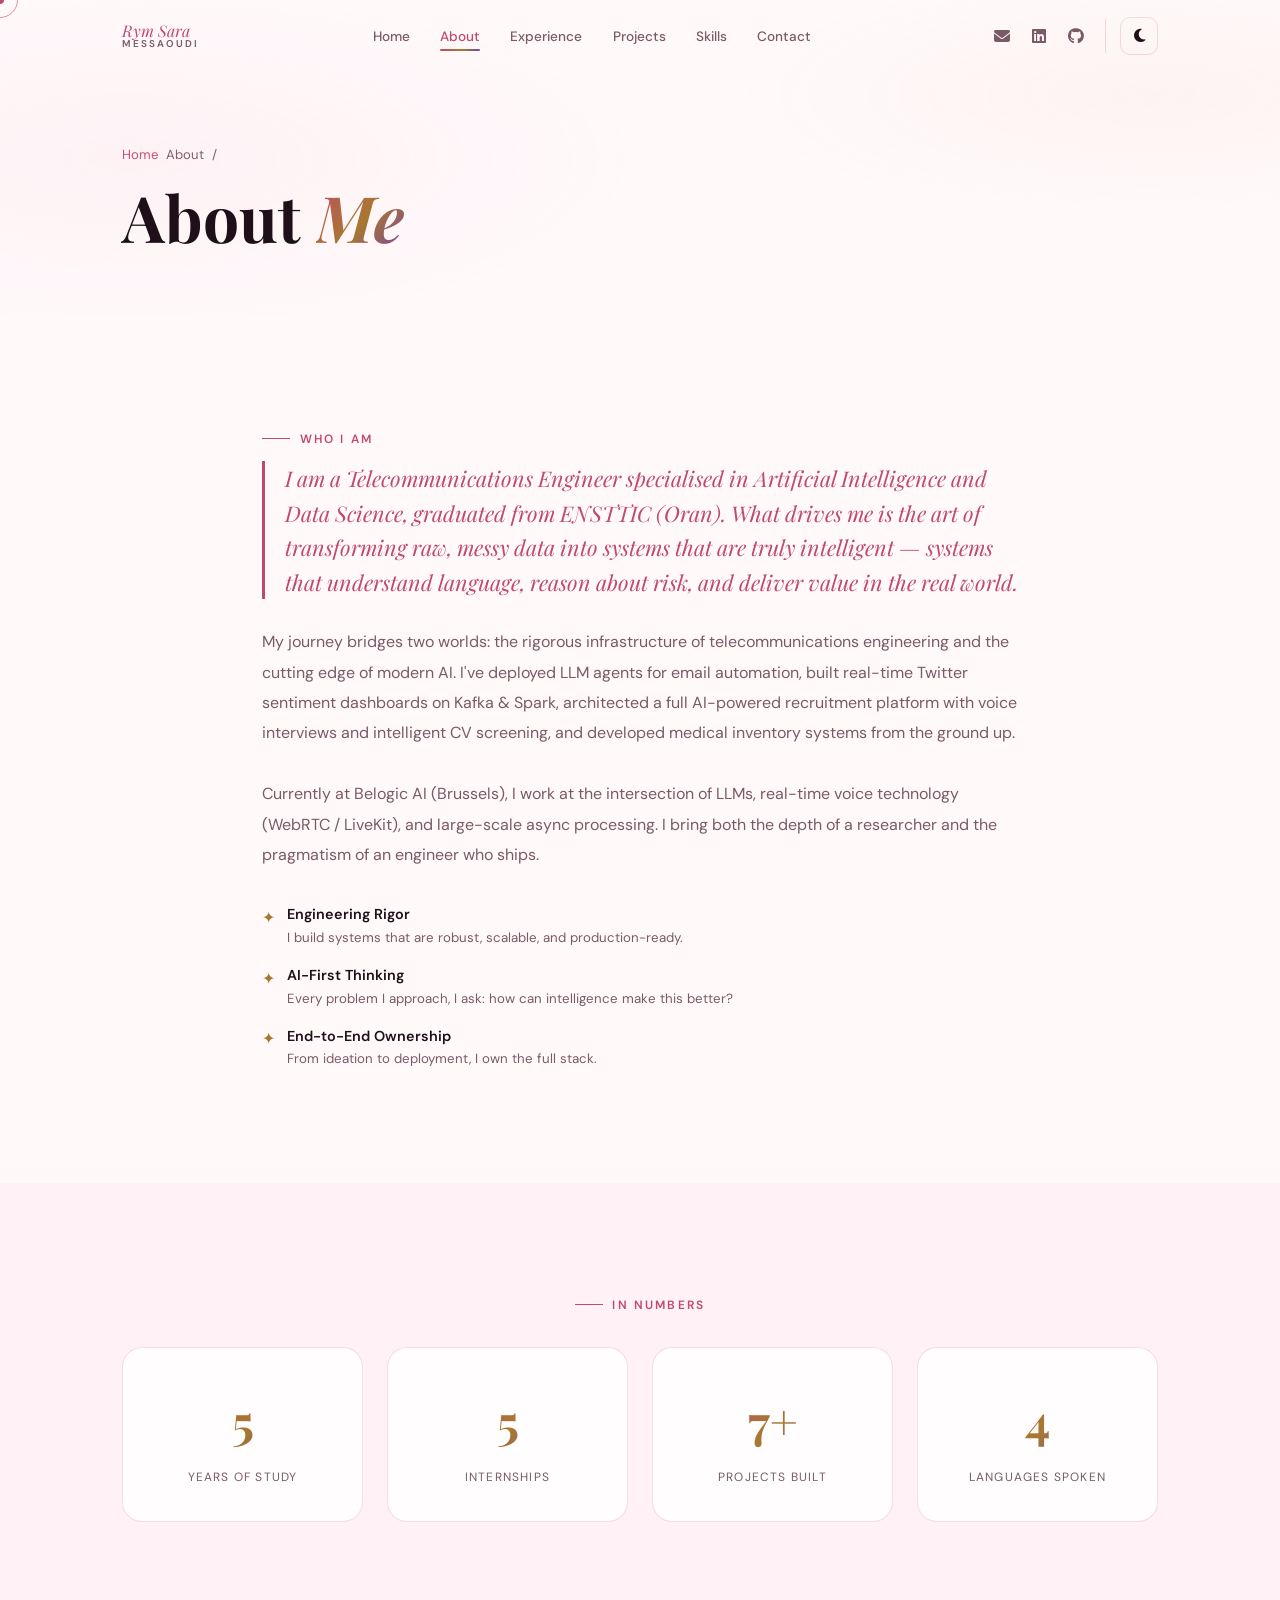
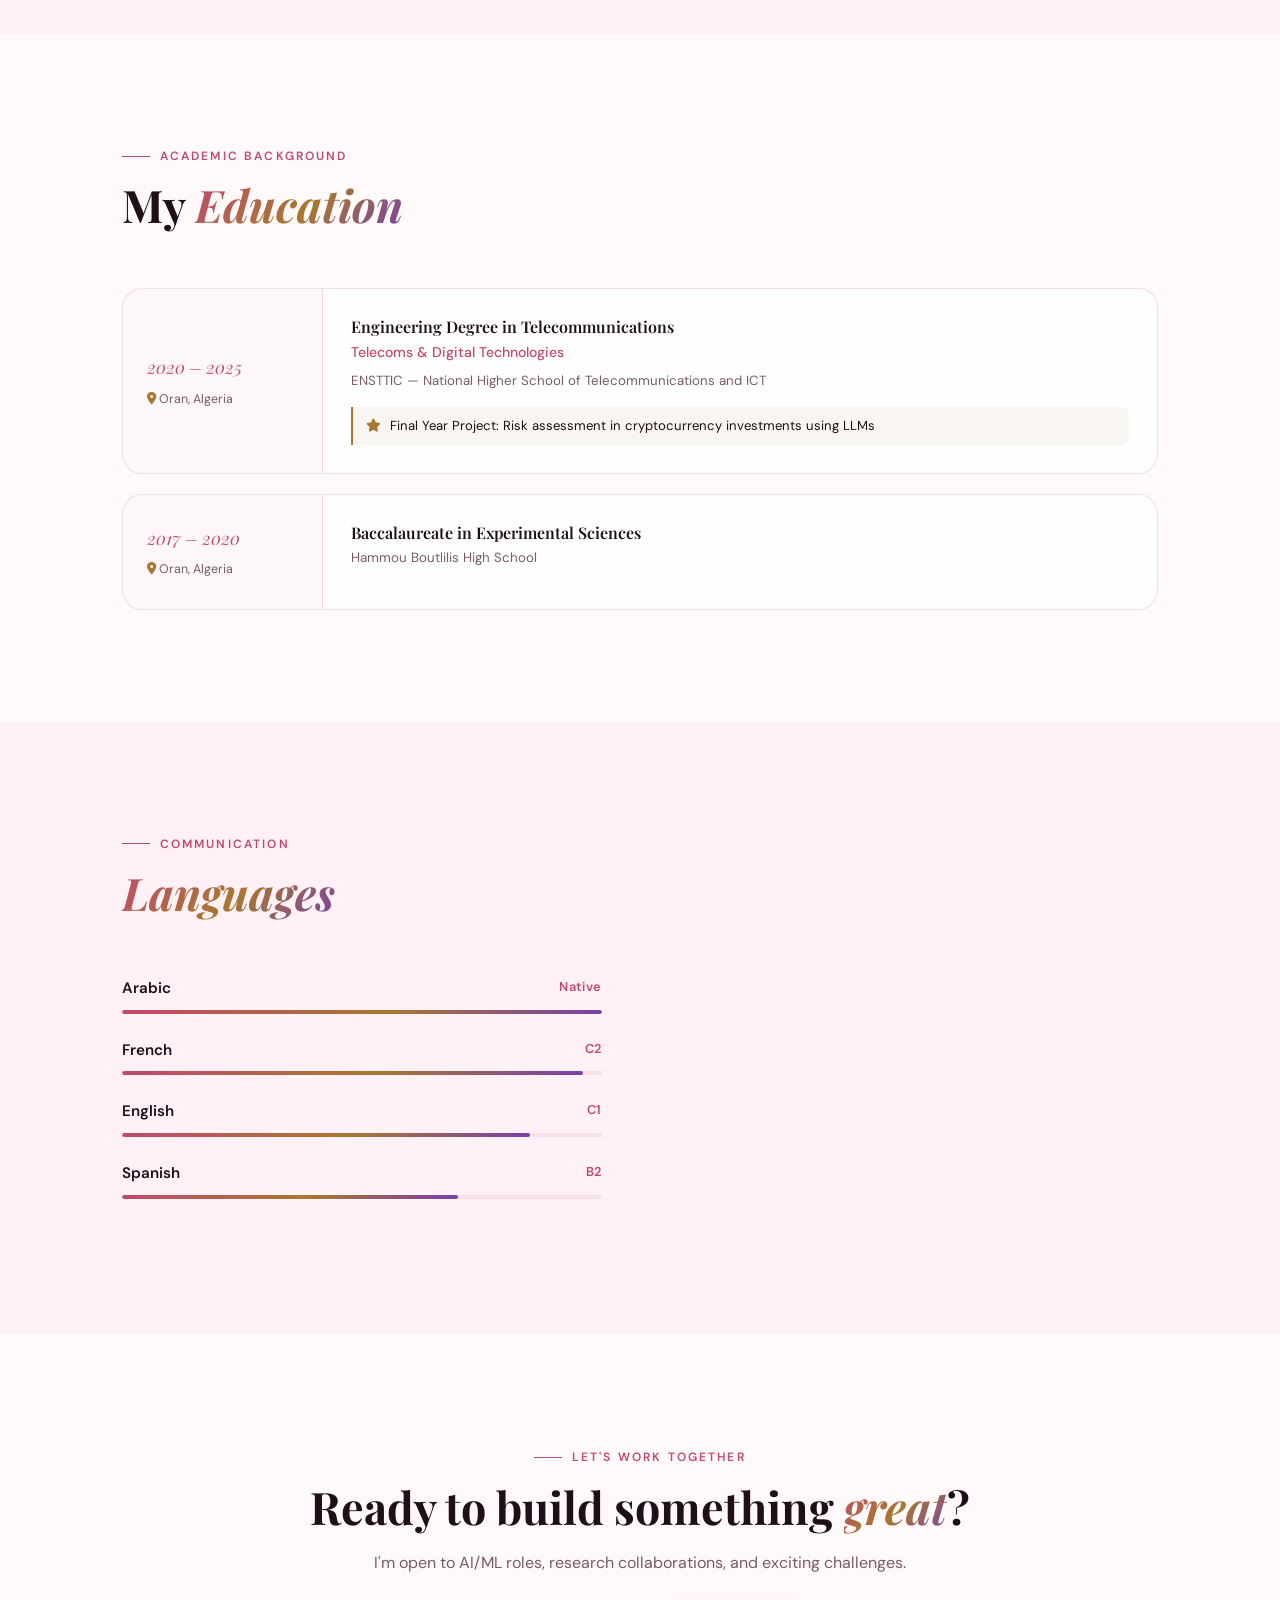
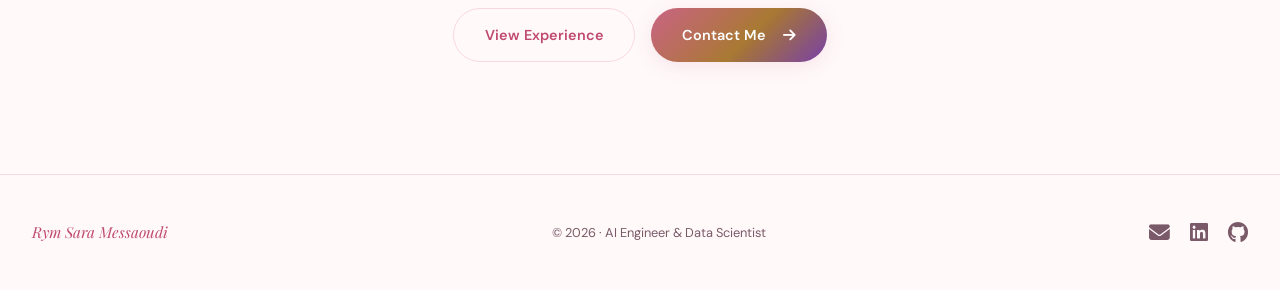
==== about.html @ aa7fc07a "Initial commit — portfolio Rym Sara Messaoudi" ====
<!DOCTYPE html>
<html lang="en" data-theme="light">
<head>
  <meta charset="UTF-8">
  <meta name="viewport" content="width=device-width, initial-scale=1.0">
  <title>About — Rym Sara Messaoudi</title>
  <meta name="description" content="About Rym Sara Messaoudi — AI Engineer & Data Scientist from Oran, Algeria.">
  <link rel="preconnect" href="https://fonts.googleapis.com">
  <link rel="preconnect" href="https://fonts.gstatic.com" crossorigin>
  <link href="https://fonts.googleapis.com/css2?family=Playfair+Display:ital,wght@0,600;0,700;1,400;1,600&family=DM+Sans:wght@300;400;500;600&display=swap" rel="stylesheet">
  <link rel="stylesheet" href="https://cdnjs.cloudflare.com/ajax/libs/font-awesome/6.5.1/css/all.min.css">
  <link rel="stylesheet" href="css/style.css">
</head>
<body id="page-about">

  <div class="cursor-dot"  id="cursor-dot"></div>
  <div class="cursor-ring" id="cursor-ring"></div>

  <!-- ── NAVBAR ──────────────────────────────────────────────────────────── -->
  <nav id="navbar">
    <div class="nav-inner">
      <a href="index.html" class="nav-logo">
        <span class="logo-first">Rym Sara</span>
        <span class="logo-last">Messaoudi</span>
      </a>
      <ul class="nav-links" id="nav-links">
        <li><a href="index.html"      class="nav-link">Home</a></li>
        <li><a href="about.html"      class="nav-link">About</a></li>
        <li><a href="experience.html" class="nav-link">Experience</a></li>
        <li><a href="projects.html"   class="nav-link">Projects</a></li>
        <li><a href="skills.html"     class="nav-link">Skills</a></li>
        <li><a href="contact.html"    class="nav-link">Contact</a></li>
      </ul>
      <div class="nav-actions">
        <button type="button" class="theme-toggle" id="theme-toggle" aria-label="Toggle theme">
          <i class="fas fa-moon"></i>
        </button>
        <button type="button" class="hamburger" id="hamburger" aria-label="Menu">
          <span></span><span></span><span></span>
        </button>
      </div>
    </div>
  </nav>

  <!-- ── PAGE HEADER ──────────────────────────────────────────────────────── -->
  <header class="page-hero">
    <div class="container">
      <p class="page-breadcrumb"><a href="index.html">Home</a> About</p>
      <h1 class="page-title">About <em>Me</em></h1>
    </div>
  </header>

  <!-- ── BIO ──────────────────────────────────────────────────────────────── -->
  <section class="section">
    <div class="container" style="max-width:820px">
      <p class="section-label">Who I Am</p>
      <blockquote class="bio-quote" id="bio-intro"></blockquote>
      <p class="bio-text" id="bio-body"></p>
      <div class="bio-values" id="bio-values"></div>
    </div>
  </section>

  <!-- ── STATS ────────────────────────────────────────────────────────────── -->
  <section class="section section-alt">
    <div class="container">
      <p class="section-label" style="justify-content:center;margin-bottom:2rem">In Numbers</p>
      <div class="stats-row" id="stats-row"></div>
    </div>
  </section>

  <!-- ── EDUCATION ────────────────────────────────────────────────────────── -->
  <section class="section">
    <div class="container">
      <div class="section-head">
        <p class="section-label">Academic Background</p>
        <h2 class="section-title">My <em>Education</em></h2>
      </div>
      <div class="edu-list" id="education-list"></div>
    </div>
  </section>

  <!-- ── LANGUAGES ────────────────────────────────────────────────────────── -->
  <section class="section section-alt">
    <div class="container">
      <div class="section-head">
        <p class="section-label">Communication</p>
        <h2 class="section-title"><em>Languages</em></h2>
      </div>
      <div style="max-width:480px" id="languages-list"></div>
    </div>
  </section>

  <!-- ── CTA ──────────────────────────────────────────────────────────────── -->
  <section class="section">
    <div class="container" style="text-align:center">
      <p class="section-label" style="justify-content:center">Let's Work Together</p>
      <h2 class="section-title" style="margin-bottom:1rem">Ready to build something <em>great</em>?</h2>
      <p style="color:var(--muted);margin-bottom:2rem;font-size:1rem">I'm open to AI/ML roles, research collaborations, and exciting challenges.</p>
      <div style="display:flex;gap:1rem;justify-content:center;flex-wrap:wrap">
        <a href="experience.html" class="btn btn-outline">View Experience</a>
        <a href="contact.html"    class="btn btn-primary">Contact Me &nbsp;<i class="fas fa-arrow-right"></i></a>
      </div>
    </div>
  </section>

  <!-- ── FOOTER ────────────────────────────────────────────────────────────── -->
  <footer>
    <div class="footer-name">Rym Sara Messaoudi</div>
    <span class="footer-copy">© 2026 · AI Engineer & Data Scientist</span>
    <div class="footer-links">
      <a href="mailto:rym.sara.messaoudi@gmail.com" aria-label="Email"><i class="fas fa-envelope"></i></a>
      <a href="https://www.linkedin.com/in/rym-sara-messaoudi-b8a558211" target="_blank" rel="noopener" aria-label="LinkedIn"><i class="fab fa-linkedin"></i></a>
      <a href="https://github.com/MessaoudiRym" target="_blank" rel="noopener" aria-label="GitHub"><i class="fab fa-github"></i></a>
    </div>
  </footer>

  <script src="js/data.js"></script>
  <script src="js/main.js"></script>
</body>
</html>
---- css/style.css ----
/* PORTFOLIO - SATIN NOIR
   Palette: Deep Aubergine · Rose Gold · Champagne · Soft Lavender
   Fonts  : Playfair Display (headings) · DM Sans (UI/body)
*/

/* 1. VARIABLES */
:root {
  --bg:          #0c0810;
  --bg-alt:      #130d1a;
  --card:        rgba(28, 18, 44, 0.75);
  --card-solid:  #1c122c;
  --primary:     #f0a5bf;
  --gold:        #d4af7a;
  --lavender:    #c084d4;
  --text:        #f5eef2;
  --muted:       #9d8fa8;
  --border:      rgba(240, 165, 191, 0.14);
  --glow:        rgba(240, 165, 191, 0.18);
  --glow-gold:   rgba(212, 175, 122, 0.18);
  --grad:        linear-gradient(135deg, #f0a5bf 0%, #d4af7a 55%, #c084d4 100%);
  --grad-rose:   linear-gradient(135deg, #f0a5bf, #e580a8);
  --grad-gold:   linear-gradient(135deg, #d4af7a, #b8894a);
  --grad-lav:    linear-gradient(135deg, #c084d4, #9050b8);
  --nav-bg:      rgba(12, 8, 16, 0.88);
  --shadow:      rgba(0, 0, 0, 0.5);
}

[data-theme="light"] {
  --bg:          #fff9fa;
  --bg-alt:      #fff1f5;
  --card:        rgba(255, 255, 255, 0.85);
  --card-solid:  #ffffff;
  --primary:     #c0496e;
  --gold:        #a87830;
  --lavender:    #7840a8;
  --text:        #1e0f18;
  --muted:       #7a5a68;
  --border:      rgba(192, 73, 110, 0.18);
  --glow:        rgba(192, 73, 110, 0.12);
  --glow-gold:   rgba(168, 120, 48, 0.12);
  --grad:        linear-gradient(135deg, #c0496e 0%, #a87830 55%, #7840a8 100%);
  --grad-rose:   linear-gradient(135deg, #c0496e, #e580a8);
  --grad-gold:   linear-gradient(135deg, #a87830, #d4af7a);
  --grad-lav:    linear-gradient(135deg, #7840a8, #c084d4);
  --nav-bg:      rgba(255, 249, 250, 0.9);
  --shadow:      rgba(192, 73, 110, 0.08);
}

/* 2. RESET & BASE */
*, *::before, *::after { box-sizing: border-box; margin: 0; padding: 0; }
html { scroll-behavior: smooth; font-size: 16px; }
body {
  font-family: 'DM Sans', sans-serif;
  background: var(--bg);
  color: var(--text);
  line-height: 1.7;
  min-height: 100vh;
  opacity: 0;
  animation: pageIn 0.55s ease 0.05s forwards;
  cursor: none;
}
@keyframes pageIn { to { opacity: 1; } }
h1, h2, h3, h4 { font-family: 'Playfair Display', serif; line-height: 1.25; }
a      { color: inherit; text-decoration: none; }
ul     { list-style: none; }
img    { display: block; max-width: 100%; }
button { font-family: inherit; }

/* 3. CUSTOM CURSOR */
.cursor-dot {
  position: fixed;
  width: 8px;
  height: 8px;
  background: var(--primary);
  border-radius: 50%;
  pointer-events: none;
  z-index: 9999;
  transform: translate(-50%, -50%);
  transition: background 0.3s, transform 0.15s;
}
.cursor-ring {
  position: fixed;
  width: 36px;
  height: 36px;
  border: 1.5px solid var(--primary);
  border-radius: 50%;
  pointer-events: none;
  z-index: 9998;
  transform: translate(-50%, -50%);
  transition: width 0.3s, height 0.3s, border-color 0.3s, opacity 0.3s;
  opacity: 0.6;
}
.cursor-ring.expanded {
  width: 56px;
  height: 56px;
  border-color: var(--gold);
  opacity: 0.9;
}
@media (hover: none) {
  .cursor-dot, .cursor-ring { display: none; }
  body { cursor: auto; }
}

/* 4. LAYOUT */
.container   { max-width: 1100px; margin: 0 auto; padding: 0 2rem; }
.section     { padding: 7rem 0; }
.section-alt { background: var(--bg-alt); }

/* 5. SECTION TITLES */
.section-label {
  font-family: 'DM Sans', sans-serif;
  font-size: 0.75rem;
  font-weight: 600;
  text-transform: uppercase;
  letter-spacing: 0.18em;
  color: var(--primary);
  display: flex;
  align-items: center;
  gap: 0.6rem;
  margin-bottom: 0.75rem;
}
.section-label::before {
  content: '';
  width: 28px;
  height: 1px;
  background: var(--primary);
}

.section-title {
  font-size: clamp(2rem, 4vw, 2.8rem);
  font-weight: 700;
  margin-bottom: 1rem;
  line-height: 1.2;
}
.section-title span,
.section-title em {
  font-style: italic;
  background: var(--grad);
  -webkit-background-clip: text;
  -webkit-text-fill-color: transparent;
  background-clip: text;
}
.section-head { margin-bottom: 3.5rem; }
.section-head .section-sub {
  font-size: 1rem;
  color: var(--muted);
  max-width: 550px;
  line-height: 1.8;
  margin-top: 0.5rem;
}

/* 6. NAVBAR */
#navbar {
  position: fixed;
  inset: 0 0 auto 0;
  z-index: 800;
  transition: background 0.4s, box-shadow 0.4s;
}
#navbar.scrolled {
  background: var(--nav-bg);
  -webkit-backdrop-filter: blur(18px);
  backdrop-filter: blur(18px);
  box-shadow: 0 1px 0 var(--border);
}
.nav-inner {
  max-width: 1100px;
  margin: 0 auto;
  padding: 0 2rem;
  display: flex;
  align-items: center;
  height: 72px;
  gap: 2rem;
}
.nav-logo {
  display: flex;
  flex-direction: column;
  line-height: 1;
  flex-shrink: 0;
}
.logo-first {
  font-family: 'Playfair Display', serif;
  font-size: 1rem;
  font-style: italic;
  font-weight: 400;
  color: var(--primary);
}
.logo-last {
  font-family: 'DM Sans', sans-serif;
  font-size: 0.62rem;
  font-weight: 600;
  letter-spacing: 0.2em;
  text-transform: uppercase;
  color: var(--muted);
}
.nav-links {
  display: flex;
  gap: 0.2rem;
  flex: 1;
  justify-content: center;
}
.nav-link {
  font-size: 0.85rem;
  font-weight: 500;
  color: var(--muted);
  padding: 0.45rem 0.85rem;
  border-radius: 6px;
  position: relative;
  transition: color 0.25s;
  white-space: nowrap;
}
.nav-link::after {
  content: '';
  position: absolute;
  bottom: 2px;
  left: 50%;
  transform: translateX(-50%);
  width: 0;
  height: 1.5px;
  background: var(--grad);
  border-radius: 2px;
  transition: width 0.3s ease;
}
.nav-link:hover { color: var(--text); }
.nav-link:hover::after,
.nav-link.active::after { width: calc(100% - 1.7rem); }
.nav-link.active { color: var(--primary); }

.nav-actions {
  display: flex;
  align-items: center;
  gap: 0.75rem;
  flex-shrink: 0;
}
.nav-socials {
  display: flex;
  align-items: center;
  gap: 0.2rem;
  padding-right: 0.75rem;
  border-right: 1px solid var(--border);
  margin-right: 0.1rem;
}
.nav-social-link {
  color: var(--muted);
  font-size: 1rem;
  width: 34px;
  height: 34px;
  display: flex;
  align-items: center;
  justify-content: center;
  border-radius: 8px;
  cursor: none;
  transition: color 0.2s, background 0.2s;
}
.nav-social-link:hover { color: var(--primary); background: var(--glow); }
@media (max-width: 480px) { .nav-socials { display: none; } }

.theme-toggle {
  background: none;
  border: 1px solid var(--border);
  color: var(--text);
  width: 38px;
  height: 38px;
  border-radius: 10px;
  cursor: none;
  display: flex;
  align-items: center;
  justify-content: center;
  transition: border-color 0.2s, background 0.2s;
  font-size: 0.95rem;
}
.theme-toggle:hover { border-color: var(--primary); background: var(--glow); }

.hamburger {
  display: none;
  flex-direction: column;
  gap: 5px;
  background: none;
  border: none;
  cursor: none;
  padding: 6px;
}
.hamburger span {
  display: block;
  width: 22px;
  height: 1.5px;
  background: var(--text);
  border-radius: 2px;
  transition: 0.3s;
}
.hamburger.open span:nth-child(1) { transform: translateY(6.5px) rotate(45deg); }
.hamburger.open span:nth-child(2) { opacity: 0; }
.hamburger.open span:nth-child(3) { transform: translateY(-6.5px) rotate(-45deg); }

/* 7. BUTTONS */
.btn {
  display: inline-flex;
  align-items: center;
  gap: 0.6rem;
  padding: 0.85rem 1.9rem;
  border-radius: 50px;
  font-family: 'DM Sans', sans-serif;
  font-size: 0.9rem;
  font-weight: 600;
  border: none;
  cursor: none;
  transition: transform 0.25s ease, box-shadow 0.25s ease;
  white-space: nowrap;
}
.btn:hover { transform: translateY(-3px); }
.btn-primary {
  background: var(--grad);
  color: #fff;
  box-shadow: 0 4px 20px var(--glow);
  position: relative;
  overflow: hidden;
}
.btn-primary::after {
  content: '';
  position: absolute;
  inset: 0;
  background: linear-gradient(135deg, rgba(255,255,255,0.15), transparent 60%);
  border-radius: inherit;
}
.btn-primary:hover { box-shadow: 0 10px 40px var(--glow); }
.btn-outline {
  background: transparent;
  color: var(--primary);
  border: 1.5px solid rgba(240, 165, 191, 0.4);
}
.btn-outline:hover {
  border-color: var(--primary);
  background: var(--glow);
  box-shadow: 0 6px 24px var(--glow);
}

/* 8. TAGS */
.tags { display: flex; flex-wrap: wrap; gap: 0.4rem; }
.tag {
  font-size: 0.73rem;
  padding: 0.25rem 0.65rem;
  border-radius: 20px;
  background: rgba(240, 165, 191, 0.08);
  color: var(--primary);
  border: 1px solid rgba(240, 165, 191, 0.2);
  font-weight: 500;
  white-space: nowrap;
  transition: background 0.2s;
}
.tag:hover { background: rgba(240, 165, 191, 0.16); }
[data-theme="light"] .tag { background: rgba(192,73,110,0.07); border-color: rgba(192,73,110,0.2); }

/* 9. PAGE HEADER (inner pages) */
.page-hero {
  padding: 9rem 0 4rem;
  position: relative;
  overflow: hidden;
}
.page-hero::before {
  content: '';
  position: absolute;
  inset: 0;
  background:
    radial-gradient(ellipse 60% 80% at 10% 50%, rgba(240,165,191,0.08) 0%, transparent 70%),
    radial-gradient(ellipse 50% 60% at 90% 30%, rgba(212,175,122,0.06) 0%, transparent 70%);
}
.page-breadcrumb {
  font-size: 0.82rem;
  color: var(--muted);
  margin-bottom: 1rem;
  display: flex;
  align-items: center;
  gap: 0.5rem;
}
.page-breadcrumb a { color: var(--primary); }
.page-breadcrumb a:hover { opacity: 0.75; }
.page-breadcrumb::after { content: '/'; }
.page-title {
  font-size: clamp(2.5rem, 6vw, 4rem);
  font-weight: 700;
  line-height: 1.1;
  position: relative;
}
.page-title em {
  font-style: italic;
  background: var(--grad);
  -webkit-background-clip: text;
  -webkit-text-fill-color: transparent;
  background-clip: text;
}

/* 10. HERO (homepage) */
#hero {
  min-height: 100vh;
  display: flex;
  align-items: center;
  position: relative;
  overflow: hidden;
  padding: 7rem 2rem 4rem;
}
#hero::before {
  content: '';
  position: absolute;
  inset: 0;
  background:
    radial-gradient(ellipse 900px 700px at -10% 60%, rgba(240,165,191,0.1) 0%, transparent 65%),
    radial-gradient(ellipse 700px 600px at 110% 20%, rgba(212,175,122,0.08) 0%, transparent 65%),
    radial-gradient(ellipse 600px 500px at 50% 120%, rgba(192,132,212,0.07) 0%, transparent 65%);
  animation: meshPulse 12s ease-in-out infinite alternate;
}
@keyframes meshPulse { from { opacity: 0.7; } to { opacity: 1; } }

.hero-particles {
  position: absolute;
  inset: 0;
  overflow: hidden;
  pointer-events: none;
}
.particle {
  position: absolute;
  border-radius: 50%;
  background: var(--primary);
  opacity: 0;
  animation: floatUp linear infinite;
}
@keyframes floatUp {
  0%   { transform: translateY(0) scale(1); opacity: 0; }
  10%  { opacity: 0.45; }
  90%  { opacity: 0.15; }
  100% { transform: translateY(-100vh) scale(0.5); opacity: 0; }
}

.hero-inner {
  display: grid;
  grid-template-columns: 1fr 480px;
  align-items: center;
  gap: 4rem;
  position: relative;
  z-index: 1;
  width: 100%;
}
.hero-sup {
  display: inline-flex;
  align-items: center;
  gap: 0.5rem;
  font-size: 0.78rem;
  font-weight: 600;
  text-transform: uppercase;
  letter-spacing: 0.18em;
  color: var(--primary);
  margin-bottom: 1.25rem;
}
.hero-sup::before {
  content: '';
  width: 32px;
  height: 1px;
  background: var(--primary);
  flex-shrink: 0;
}
.hero-name {
  font-size: clamp(3rem, 6vw, 5.5rem);
  font-weight: 700;
  letter-spacing: -0.02em;
  margin-bottom: 1rem;
  line-height: 1.05;
}
.hero-name .name-first {
  display: block;
  background: var(--grad);
  -webkit-background-clip: text;
  -webkit-text-fill-color: transparent;
  background-clip: text;
  font-style: italic;
}
.hero-name .name-last { display: block; color: var(--text); }

.hero-typing {
  font-size: clamp(1rem, 2vw, 1.25rem);
  color: var(--muted);
  margin-bottom: 1.25rem;
  min-height: 2rem;
  display: flex;
  align-items: center;
  gap: 0.3rem;
}
.type-cursor {
  color: var(--primary);
  animation: blink 0.85s step-end infinite;
  font-weight: 300;
}
@keyframes blink { 0%,100%{opacity:1} 50%{opacity:0} }

.hero-desc {
  font-size: 1.05rem;
  color: var(--muted);
  max-width: 500px;
  line-height: 1.85;
  margin-bottom: 2.25rem;
}
.hero-ctas { display: flex; flex-wrap: wrap; gap: 1rem; }

/* Hero photo */
.hero-visual {
  display: flex;
  align-items: center;
  justify-content: center;
  position: relative;
}
.photo-rings {
  position: absolute;
  width: 380px;
  height: 380px;
}
.ring { position: absolute; border-radius: 50%; inset: 0; }
.ring.r1 { border: 1px solid rgba(240,165,191,0.25); animation: spin 28s linear infinite; }
.ring.r2 { inset: -24px; border: 1px dashed rgba(212,175,122,0.2); animation: spin 20s linear infinite reverse; }
.ring.r3 { inset: -52px; border: 1px dotted rgba(192,132,212,0.15); animation: spin 40s linear infinite; }
@keyframes spin { to { transform: rotate(360deg); } }

.photo-wrap { position: relative; width: 300px; height: 300px; z-index: 1; }
.photo-wrap img,
.photo-fallback {
  width: 300px;
  height: 300px;
  border-radius: 50%;
  object-fit: cover;
  object-position: center top;
  border: 2px solid rgba(240,165,191,0.4);
}
.photo-fallback {
  display: none;
  align-items: center;
  justify-content: center;
  background: var(--grad);
  font-family: 'Playfair Display', serif;
  font-size: 3.5rem;
  font-weight: 700;
  color: #fff;
  font-style: italic;
}
.photo-glow {
  position: absolute;
  inset: -20px;
  border-radius: 50%;
  background: radial-gradient(circle, rgba(240,165,191,0.2) 0%, transparent 70%);
  z-index: -1;
  filter: blur(20px);
}
.hero-scroll {
  position: absolute;
  bottom: 2.5rem;
  left: 2rem;
  display: flex;
  flex-direction: column;
  align-items: center;
  gap: 0.5rem;
  z-index: 1;
}
.hero-scroll span {
  font-size: 0.7rem;
  letter-spacing: 0.15em;
  text-transform: uppercase;
  color: var(--muted);
  writing-mode: vertical-rl;
}
.scroll-line {
  width: 1px;
  height: 60px;
  background: linear-gradient(to bottom, var(--primary), transparent);
  animation: scrollLine 2s ease-in-out infinite;
}
@keyframes scrollLine {
  0%   { transform: scaleY(0); transform-origin: top; }
  50%  { transform: scaleY(1); transform-origin: top; }
  51%  { transform-origin: bottom; }
  100% { transform: scaleY(0); transform-origin: bottom; }
}

/* 11. WHAT I DO */
.what-grid {
  display: grid;
  grid-template-columns: repeat(3, 1fr);
  gap: 1.5rem;
}
.what-card {
  padding: 2rem;
  border-radius: 20px;
  background: var(--card);
  -webkit-backdrop-filter: blur(12px);
  backdrop-filter: blur(12px);
  border: 1px solid var(--border);
  transition: transform 0.3s, box-shadow 0.3s, border-color 0.3s;
}
.what-card:hover { transform: translateY(-6px); }
.what-icon {
  font-size: 1.4rem;
  width: 52px;
  height: 52px;
  border-radius: 14px;
  display: flex;
  align-items: center;
  justify-content: center;
  margin-bottom: 1.25rem;
  font-family: 'Playfair Display', serif;
  font-weight: 700;
}
.what-icon.rose     { background: rgba(240,165,191,0.15); color: var(--primary); }
.what-icon.gold     { background: rgba(212,175,122,0.15); color: var(--gold);    }
.what-icon.lavender { background: rgba(192,132,212,0.15); color: var(--lavender); }
.what-card-rose:hover     { border-color: rgba(240,165,191,0.4); box-shadow: 0 20px 60px rgba(240,165,191,0.1); }
.what-card-gold:hover     { border-color: rgba(212,175,122,0.4); box-shadow: 0 20px 60px rgba(212,175,122,0.1); }
.what-card-lavender:hover { border-color: rgba(192,132,212,0.4); box-shadow: 0 20px 60px rgba(192,132,212,0.1); }
.what-title { font-size: 1.1rem; font-weight: 600; margin-bottom: 0.6rem; font-family: 'Playfair Display', serif; }
.what-desc  { font-size: 0.875rem; color: var(--muted); line-height: 1.75; }

/* 12. HIGHLIGHTS (homepage) */
.highlights-header {
  display: flex;
  justify-content: space-between;
  align-items: flex-end;
  margin-bottom: 3rem;
}
.see-all {
  font-size: 0.85rem;
  color: var(--primary);
  display: flex;
  align-items: center;
  gap: 0.4rem;
  transition: gap 0.2s;
}
.see-all:hover { gap: 0.75rem; }
.highlights-list { display: flex; flex-direction: column; gap: 1.25rem; }
.highlight-card {
  display: grid;
  grid-template-columns: auto 1fr;
  gap: 1.5rem;
  align-items: start;
  padding: 1.5rem 1.75rem;
  background: var(--card);
  -webkit-backdrop-filter: blur(12px);
  backdrop-filter: blur(12px);
  border: 1px solid var(--border);
  border-radius: 16px;
  transition: border-color 0.25s, transform 0.25s, box-shadow 0.25s;
}
.highlight-card:hover {
  border-color: rgba(240,165,191,0.3);
  transform: translateX(6px);
  box-shadow: 0 8px 32px var(--shadow);
}
.hl-period {
  font-size: 0.75rem;
  font-weight: 600;
  color: var(--primary);
  background: rgba(240,165,191,0.1);
  padding: 0.3rem 0.7rem;
  border-radius: 20px;
  white-space: nowrap;
  margin-top: 0.2rem;
}
[data-theme="light"] .hl-period { background: rgba(192,73,110,0.08); }
.hl-title   { font-size: 1rem; font-weight: 600; margin-bottom: 0.25rem; }
.hl-company { font-size: 0.83rem; color: var(--muted); margin-bottom: 0.6rem; }
.hl-company i { color: var(--primary); }

/* 13. ABOUT PAGE */
.bio-grid {
  display: grid;
  grid-template-columns: 280px 1fr;
  gap: 5rem;
  align-items: start;
}
.bio-photo-wrap { position: relative; width: 280px; flex-shrink: 0; }
.bio-photo-wrap img,
.bio-photo-fallback {
  width: 280px;
  height: 340px;
  object-fit: cover;
  border-radius: 24px;
  border: 1px solid var(--border);
}
.bio-photo-fallback {
  display: none;
  align-items: center;
  justify-content: center;
  background: var(--grad);
  font-family: 'Playfair Display', serif;
  font-size: 3rem;
  font-style: italic;
  color: #fff;
  font-weight: 700;
}
.bio-photo-deco {
  position: absolute;
  bottom: -16px;
  right: -16px;
  width: 100%;
  height: 100%;
  border-radius: 24px;
  border: 1px solid rgba(240,165,191,0.2);
  z-index: -1;
}
.bio-quote {
  font-family: 'Playfair Display', serif;
  font-size: 1.35rem;
  font-style: italic;
  color: var(--primary);
  border-left: 3px solid var(--primary);
  padding-left: 1.25rem;
  margin-bottom: 1.75rem;
  line-height: 1.6;
}
.bio-text {
  font-size: 1rem;
  color: var(--muted);
  line-height: 1.9;
  white-space: pre-line;
  margin-bottom: 2rem;
}
.bio-values { display: flex; flex-direction: column; gap: 0.85rem; }
.value-item { display: flex; gap: 0.75rem; align-items: flex-start; }
.value-icon  { color: var(--gold); flex-shrink: 0; margin-top: 0.1rem; }
.value-label { font-weight: 600; color: var(--text); font-size: 0.9rem; }
.value-desc  { font-size: 0.83rem; color: var(--muted); }

/* Stats */
.stats-row { display: flex; gap: 1.5rem; flex-wrap: wrap; justify-content: center; }
.stat-item {
  text-align: center;
  padding: 2rem 2.5rem;
  border-radius: 20px;
  background: var(--card);
  -webkit-backdrop-filter: blur(12px);
  backdrop-filter: blur(12px);
  border: 1px solid var(--border);
  flex: 1;
  min-width: 140px;
  transition: transform 0.25s, border-color 0.25s;
}
.stat-item:hover { transform: translateY(-4px); border-color: rgba(240,165,191,0.35); }
.stat-num {
  font-family: 'Playfair Display', serif;
  font-size: 3rem;
  font-weight: 700;
  background: var(--grad);
  -webkit-background-clip: text;
  -webkit-text-fill-color: transparent;
  background-clip: text;
  display: block;
}
.stat-label {
  font-size: 0.75rem;
  text-transform: uppercase;
  letter-spacing: 0.1em;
  color: var(--muted);
  margin-top: 0.25rem;
}

/* Languages */
.lang-item    { margin-bottom: 1.5rem; }
.lang-header  { display: flex; justify-content: space-between; margin-bottom: 0.5rem; }
.lang-name    { font-weight: 600; font-size: 0.95rem; }
.lang-level   { font-size: 0.8rem; color: var(--primary); font-weight: 600; letter-spacing: 0.05em; }
.lang-bar     { height: 4px; background: rgba(240,165,191,0.12); border-radius: 2px; overflow: hidden; }
[data-theme="light"] .lang-bar { background: rgba(192,73,110,0.1); }
.lang-fill    { height: 100%; background: var(--grad); border-radius: 2px; transition: width 1.4s cubic-bezier(0.4,0,0.2,1); }

/* Interests */
.interests-flex { display: flex; flex-wrap: wrap; gap: 0.75rem; }
.interest-pill {
  display: inline-flex;
  align-items: center;
  gap: 0.5rem;
  padding: 0.55rem 1.1rem;
  border-radius: 50px;
  background: var(--card);
  -webkit-backdrop-filter: blur(8px);
  backdrop-filter: blur(8px);
  border: 1px solid var(--border);
  font-size: 0.88rem;
  transition: border-color 0.2s, transform 0.2s;
}
.interest-pill:hover { border-color: rgba(240,165,191,0.4); transform: translateY(-2px); }

/* 14. EXPERIENCE PAGE */
.timeline { position: relative; padding-left: 2rem; }
.timeline::before {
  content: '';
  position: absolute;
  left: calc(1rem - 1px);
  top: 16px;
  bottom: 16px;
  width: 2px;
  background: linear-gradient(to bottom, var(--primary), var(--gold) 50%, var(--lavender));
  border-radius: 2px;
  opacity: 0.4;
}
.timeline-item { position: relative; margin-bottom: 2rem; }
.tl-dot {
  position: absolute;
  left: calc(-2rem + 9px);
  top: 1.4rem;
  width: 14px;
  height: 14px;
  border-radius: 50%;
  background: var(--grad);
  box-shadow: 0 0 0 3px var(--bg-alt), 0 0 12px var(--glow);
  z-index: 1;
}
[data-theme="light"] .tl-dot { box-shadow: 0 0 0 3px var(--bg-alt), 0 0 12px rgba(192,73,110,0.3); }
.tl-card {
  background: var(--card);
  -webkit-backdrop-filter: blur(14px);
  backdrop-filter: blur(14px);
  border: 1px solid var(--border);
  border-radius: 18px;
  padding: 1.75rem;
  position: relative;
  overflow: hidden;
  transition: border-color 0.3s, box-shadow 0.3s, transform 0.3s;
}
.tl-card::before {
  content: '';
  position: absolute;
  left: 0; top: 0; bottom: 0;
  width: 3px;
  border-radius: 3px 0 0 3px;
}
.tl-card.type-ai::before      { background: var(--grad-rose); }
.tl-card.type-dev::before     { background: var(--grad-lav);  }
.tl-card.type-network::before { background: var(--grad-gold); }
.tl-card:hover {
  border-color: rgba(240,165,191,0.3);
  box-shadow: 0 16px 48px var(--shadow);
  transform: translateY(-3px);
}
.tl-header {
  display: flex;
  justify-content: space-between;
  align-items: flex-start;
  gap: 1rem;
  flex-wrap: wrap;
  margin-bottom: 1rem;
}
.tl-title  { font-size: 1.1rem; font-weight: 600; margin-bottom: 0.2rem; }
.tl-meta   { font-size: 0.83rem; color: var(--muted); }
.tl-meta i { color: var(--primary); }
.period-pill {
  font-size: 0.75rem;
  font-weight: 600;
  color: var(--primary);
  background: rgba(240,165,191,0.1);
  padding: 0.28rem 0.8rem;
  border-radius: 20px;
  white-space: nowrap;
  flex-shrink: 0;
}
[data-theme="light"] .period-pill { background: rgba(192,73,110,0.08); }
.tl-points { display: flex; flex-direction: column; gap: 0.4rem; margin-bottom: 1rem; }
.tl-points li {
  font-size: 0.875rem;
  color: var(--muted);
  padding-left: 1rem;
  position: relative;
}
.tl-points li::before { content: '›'; position: absolute; left: 0; color: var(--primary); font-weight: 700; }

/* Projects grid */
.projects-grid { display: grid; grid-template-columns: repeat(2, 1fr); gap: 1.5rem; }
.proj-card {
  background: var(--card);
  -webkit-backdrop-filter: blur(14px);
  backdrop-filter: blur(14px);
  border: 1px solid var(--border);
  border-radius: 20px;
  padding: 2rem;
  display: flex;
  flex-direction: column;
  gap: 0.75rem;
  position: relative;
  overflow: hidden;
  transition: transform 0.3s, box-shadow 0.3s, border-color 0.3s;
}
.proj-card::after {
  content: '';
  position: absolute;
  top: 0; left: 0; right: 0;
  height: 3px;
  opacity: 0;
  transition: opacity 0.3s;
}
.proj-card.accent-rose::after     { background: var(--grad-rose); }
.proj-card.accent-gold::after     { background: var(--grad-gold); }
.proj-card.accent-lavender::after { background: var(--grad-lav);  }
.proj-card:hover { transform: translateY(-6px); box-shadow: 0 24px 60px var(--shadow); }
.proj-card:hover::after              { opacity: 1; }
.proj-card:hover.accent-rose         { border-color: rgba(240,165,191,0.35); }
.proj-card:hover.accent-gold         { border-color: rgba(212,175,122,0.35); }
.proj-card:hover.accent-lavender     { border-color: rgba(192,132,212,0.35); }
.proj-icon  { font-size: 2.2rem; line-height: 1; }
.proj-title { font-family: 'Playfair Display', serif; font-size: 1.05rem; font-weight: 600; }
.proj-desc  { font-size: 0.875rem; color: var(--muted); line-height: 1.75; flex: 1; }

/* 15. SKILLS PAGE — category cards with bullet list */
.skills-grid-cards {
  display: grid;
  grid-template-columns: repeat(2, 1fr);
  gap: 1.25rem;
}

.skill-cat-card {
  background: var(--card);
  -webkit-backdrop-filter: blur(12px);
  backdrop-filter: blur(12px);
  border: 1px solid var(--border);
  border-radius: 20px;
  overflow: hidden;
  transition: transform 0.28s, box-shadow 0.28s, border-color 0.28s;
}
.skill-cat-card:hover { transform: translateY(-5px); box-shadow: 0 18px 50px var(--shadow); }
.skill-cat-card.accent-rose:hover     { border-color: rgba(240,165,191,0.38); }
.skill-cat-card.accent-gold:hover     { border-color: rgba(212,175,122,0.38); }
.skill-cat-card.accent-lavender:hover { border-color: rgba(192,132,212,0.38); }

.skill-cat-header {
  padding: 1.2rem 1.5rem 1rem;
  display: flex;
  align-items: center;
  gap: 0.85rem;
  border-bottom: 1px solid var(--border);
}
.skill-cat-icon {
  width: 38px;
  height: 38px;
  border-radius: 10px;
  display: flex;
  align-items: center;
  justify-content: center;
  font-size: 0.95rem;
  flex-shrink: 0;
}
.skill-cat-icon.rose     { background: rgba(240,165,191,0.15); color: var(--primary);  }
.skill-cat-icon.gold     { background: rgba(212,175,122,0.15); color: var(--gold);     }
.skill-cat-icon.lavender { background: rgba(192,132,212,0.15); color: var(--lavender); }

.skill-cat-title {
  font-size: 0.875rem;
  font-weight: 700;
  color: var(--text);
}

.skill-cat-body { padding: 1.1rem 1.5rem 1.4rem; }

.skill-list {
  list-style: none;
  display: grid;
  grid-template-columns: 1fr 1fr;
  gap: 0.5rem 1rem;
}
.skill-list li {
  font-size: 0.875rem;
  color: var(--muted);
  display: flex;
  align-items: center;
  gap: 0.5rem;
  line-height: 1.4;
}
.skill-list li::before {
  content: '';
  width: 5px;
  height: 5px;
  border-radius: 50%;
  flex-shrink: 0;
}
.accent-rose     .skill-list li::before { background: var(--primary);  }
.accent-gold     .skill-list li::before { background: var(--gold);     }
.accent-lavender .skill-list li::before { background: var(--lavender); }

@media (max-width: 920px) { .skills-grid-cards { grid-template-columns: 1fr; } }
@media (max-width: 480px)  { .skill-list { grid-template-columns: 1fr; } }

/* Education */
.edu-list { display: flex; flex-direction: column; gap: 1.25rem; }
.edu-card {
  background: var(--card);
  -webkit-backdrop-filter: blur(12px);
  backdrop-filter: blur(12px);
  border: 1px solid var(--border);
  border-radius: 20px;
  overflow: hidden;
  display: grid;
  grid-template-columns: 200px 1fr;
  transition: border-color 0.25s, transform 0.25s;
}
.edu-card:hover { border-color: rgba(240,165,191,0.3); transform: translateY(-2px); }
.edu-side {
  background: rgba(240,165,191,0.05);
  border-right: 1px solid var(--border);
  padding: 1.75rem 1.5rem;
  display: flex;
  flex-direction: column;
  justify-content: center;
  gap: 0.4rem;
}
[data-theme="light"] .edu-side { background: rgba(192,73,110,0.04); }
.edu-period { font-family: 'Playfair Display', serif; font-size: 1.1rem; font-style: italic; color: var(--primary); }
.edu-loc    { font-size: 0.78rem; color: var(--muted); }
.edu-loc i  { color: var(--gold); }
.edu-body   { padding: 1.75rem; }
.edu-degree { font-size: 1rem; font-weight: 600; margin-bottom: 0.25rem; }
.edu-spec   { font-size: 0.88rem; color: var(--primary); font-weight: 500; margin-bottom: 0.3rem; }
.edu-inst   { font-size: 0.83rem; color: var(--muted); }
.edu-highlight {
  margin-top: 0.9rem;
  font-size: 0.82rem;
  color: var(--text);
  background: rgba(212,175,122,0.08);
  border-left: 2px solid var(--gold);
  border-radius: 0 8px 8px 0;
  padding: 0.5rem 0.8rem;
}
[data-theme="light"] .edu-highlight { background: rgba(168,120,48,0.07); }
.edu-highlight i { color: var(--gold); margin-right: 0.3rem; }

/* Certificates */
.cert-empty {
  text-align: center;
  padding: 4rem 1rem;
  color: var(--muted);
}
.cert-empty i { font-size: 2.5rem; color: var(--primary); opacity: 0.3; display: block; margin-bottom: 1rem; }
.cert-empty code { background: rgba(240,165,191,0.1); padding: 0.15rem 0.4rem; border-radius: 4px; font-size: 0.8rem; color: var(--primary); }

.cert-filters {
  display: flex;
  flex-wrap: wrap;
  gap: 0.6rem;
  margin-bottom: 2.5rem;
}
.cert-filter-btn {
  padding: 0.45rem 1.1rem;
  border-radius: 50px;
  border: 1px solid var(--border);
  background: transparent;
  color: var(--muted);
  font-family: 'DM Sans', sans-serif;
  font-size: 0.82rem;
  font-weight: 600;
  cursor: none;
  transition: all 0.25s;
}
.cert-filter-btn:hover  { border-color: var(--primary); color: var(--text); }
.cert-filter-btn.active { background: var(--grad); border-color: transparent; color: #fff; }

.cert-grid-v2 {
  display: grid;
  grid-template-columns: repeat(auto-fill, minmax(270px, 1fr));
  gap: 1.5rem;
}
.cert-card-v2 {
  background: var(--card);
  border: 1px solid var(--border);
  border-radius: 20px;
  overflow: hidden;
  transition: transform 0.3s, box-shadow 0.3s, border-color 0.3s;
}
.cert-card-v2:hover { transform: translateY(-6px); box-shadow: 0 20px 50px var(--shadow); border-color: rgba(240,165,191,0.25); }

.cert-preview-area {
  position: relative;
  height: 195px;
  display: flex;
  flex-direction: column;
  align-items: center;
  justify-content: center;
  gap: 0.6rem;
  overflow: hidden;
}
.cert-watermark {
  position: absolute;
  top: 50%;
  left: 50%;
  transform: translate(-50%,-50%) rotate(-20deg);
  font-size: 3.2rem;
  font-weight: 900;
  color: rgba(255,255,255,0.05);
  letter-spacing: 0.15em;
  pointer-events: none;
  white-space: nowrap;
  -webkit-user-select: none;
  user-select: none;
}
.cert-preview-icon {
  font-size: 2.2rem;
  color: rgba(255,255,255,0.92);
  filter: drop-shadow(0 2px 8px rgba(0,0,0,0.25));
  position: relative;
  z-index: 1;
}
.cert-platform-stamp {
  font-size: 0.68rem;
  font-weight: 700;
  color: rgba(255,255,255,0.7);
  text-transform: uppercase;
  letter-spacing: 0.14em;
  position: relative;
  z-index: 1;
}
.cert-preview-img {
  position: absolute;
  inset: 0;
  width: 100%;
  height: 100%;
  object-fit: contain;
  z-index: 2;
  padding: 0.5rem;
  background: #fff;
}
.cert-info {
  padding: 1.25rem 1.5rem;
  display: flex;
  flex-direction: column;
  gap: 0.5rem;
}
.cert-title-v2 {
  font-size: 0.9rem;
  font-weight: 600;
  line-height: 1.45;
  color: var(--text);
}
.cert-meta {
  display: flex;
  align-items: center;
  justify-content: space-between;
  gap: 0.5rem;
  flex-wrap: wrap;
}
.cert-platform-v2 { font-size: 0.76rem; color: var(--muted); }
.cert-badge-cat {
  font-size: 0.62rem;
  font-weight: 700;
  text-transform: uppercase;
  letter-spacing: 0.1em;
  padding: 0.2rem 0.6rem;
  border-radius: 20px;
  flex-shrink: 0;
}
.cert-badge-cat.rose     { background: rgba(240,165,191,0.12); color: var(--primary);  }
.cert-badge-cat.gold     { background: rgba(212,175,122,0.12); color: var(--gold);     }
.cert-badge-cat.lavender { background: rgba(192,132,212,0.12); color: var(--lavender); }
.cert-date-v2 { font-size: 0.74rem; color: var(--muted); }
@media (max-width: 600px) { .cert-grid-v2 { grid-template-columns: 1fr; } }

/* 16. CONTACT PAGE */
.contact-grid { display: grid; grid-template-columns: 1fr 1fr; gap: 4rem; align-items: start; }
.contact-intro { font-size: 1.05rem; color: var(--muted); line-height: 1.85; margin-bottom: 2.5rem; }
.contact-links { display: flex; flex-direction: column; gap: 1rem; }
.contact-link {
  display: flex;
  align-items: center;
  gap: 1rem;
  padding: 1.1rem 1.4rem;
  background: var(--card);
  -webkit-backdrop-filter: blur(12px);
  backdrop-filter: blur(12px);
  border: 1px solid var(--border);
  border-radius: 14px;
  font-size: 0.92rem;
  transition: border-color 0.25s, transform 0.25s, box-shadow 0.25s;
}
.contact-link:hover {
  border-color: rgba(240,165,191,0.4);
  transform: translateX(6px);
  box-shadow: 0 8px 32px var(--glow);
}
.cl-icon {
  width: 40px;
  height: 40px;
  border-radius: 10px;
  background: rgba(240,165,191,0.1);
  display: flex;
  align-items: center;
  justify-content: center;
  color: var(--primary);
  flex-shrink: 0;
}
[data-theme="light"] .cl-icon { background: rgba(192,73,110,0.08); }
.cl-label { font-size: 0.72rem; text-transform: uppercase; letter-spacing: 0.1em; color: var(--muted); }
.cl-value { font-size: 0.88rem; font-weight: 500; }

/* Contact form */
.contact-form { display: flex; flex-direction: column; gap: 1.25rem; }
.form-group   { display: flex; flex-direction: column; gap: 0.4rem; }
.form-group label {
  font-size: 0.78rem;
  font-weight: 600;
  text-transform: uppercase;
  letter-spacing: 0.1em;
  color: var(--muted);
}
.form-group input,
.form-group textarea {
  background: var(--card);
  -webkit-backdrop-filter: blur(8px);
  backdrop-filter: blur(8px);
  border: 1px solid var(--border);
  border-radius: 12px;
  padding: 0.85rem 1.1rem;
  font-family: 'DM Sans', sans-serif;
  font-size: 0.9rem;
  color: var(--text);
  outline: none;
  transition: border-color 0.25s, box-shadow 0.25s;
  resize: vertical;
}
.form-group input::placeholder,
.form-group textarea::placeholder { color: var(--muted); opacity: 0.6; }
.form-group input:focus,
.form-group textarea:focus {
  border-color: var(--primary);
  box-shadow: 0 0 0 3px var(--glow);
}
.form-group textarea { min-height: 140px; }
[data-theme="light"] .form-group input,
[data-theme="light"] .form-group textarea { background: #fff; }

/* 17. FOOTER */
footer {
  padding: 2.5rem 2rem;
  border-top: 1px solid var(--border);
  display: flex;
  align-items: center;
  justify-content: space-between;
  flex-wrap: wrap;
  gap: 1rem;
}
.footer-name { font-family: 'Playfair Display', serif; font-size: 0.95rem; font-style: italic; color: var(--primary); }
.footer-copy { font-size: 0.8rem; color: var(--muted); }
.footer-links { display: flex; gap: 1.25rem; }
.footer-links a { color: var(--muted); font-size: 1.3rem; transition: color 0.2s; }
.footer-links a:hover { color: var(--primary); }

/* 18. REVEAL ANIMATIONS */
.reveal {
  opacity: 0;
  transform: translateY(30px);
  transition: opacity 0.7s ease, transform 0.7s ease;
}
.reveal.visible { opacity: 1; transform: translateY(0); }
.reveal-left  { opacity: 0; transform: translateX(-30px); transition: opacity 0.7s ease, transform 0.7s ease; }
.reveal-right { opacity: 0; transform: translateX(30px);  transition: opacity 0.7s ease, transform 0.7s ease; }
.reveal-left.visible, .reveal-right.visible { opacity: 1; transform: translateX(0); }

/* Stagger */
.what-grid     .reveal:nth-child(2) { transition-delay: 0.10s; }
.what-grid     .reveal:nth-child(3) { transition-delay: 0.20s; }
.projects-grid .reveal:nth-child(2) { transition-delay: 0.08s; }
.projects-grid .reveal:nth-child(3) { transition-delay: 0.16s; }
.projects-grid .reveal:nth-child(4) { transition-delay: 0.24s; }
.skills-masonry .reveal:nth-child(2) { transition-delay: 0.06s; }
.skills-masonry .reveal:nth-child(3) { transition-delay: 0.12s; }
.skills-masonry .reveal:nth-child(4) { transition-delay: 0.18s; }
.skills-masonry .reveal:nth-child(5) { transition-delay: 0.24s; }
.skills-masonry .reveal:nth-child(6) { transition-delay: 0.30s; }
.skills-masonry .reveal:nth-child(7) { transition-delay: 0.36s; }
.skills-masonry .reveal:nth-child(8) { transition-delay: 0.42s; }

/* 19. RESPONSIVE */
@media (max-width: 920px) {
  .hero-inner  { grid-template-columns: 1fr; text-align: center; }
  .hero-visual { order: -1; }
  .hero-sup    { justify-content: center; }
  .hero-desc   { max-width: 100%; }
  .hero-ctas   { justify-content: center; }
  .photo-rings { width: 300px; height: 300px; }
  .photo-wrap, .photo-wrap img, .photo-fallback { width: 230px; height: 230px; }
  .what-grid      { grid-template-columns: 1fr; }
  .projects-grid  { grid-template-columns: 1fr; }
  .bio-grid       { grid-template-columns: 1fr; gap: 3rem; }
  .contact-grid   { grid-template-columns: 1fr; gap: 3rem; }
  .edu-card       { grid-template-columns: 1fr; }
  .edu-side       { border-right: none; border-bottom: 1px solid var(--border); padding: 1.25rem 1.5rem; flex-direction: row; justify-content: space-between; align-items: center; }
}

@media (max-width: 768px) {
  .section    { padding: 5rem 0; }
  .page-hero  { padding: 7rem 0 3rem; }
  .hamburger  { display: flex; }
  .nav-links {
    display: none;
    position: absolute;
    top: 72px; left: 0; right: 0;
    background: var(--nav-bg);
    -webkit-backdrop-filter: blur(18px);
    backdrop-filter: blur(18px);
    flex-direction: column;
    padding: 1rem 1.5rem 1.5rem;
    gap: 0.15rem;
    border-top: 1px solid var(--border);
    box-shadow: 0 16px 40px var(--shadow);
  }
  .nav-links.open    { display: flex; }
  .nav-link          { padding: 0.6rem 0.75rem; }
  .highlights-header { flex-direction: column; align-items: flex-start; gap: 0.5rem; }
  .hero-scroll       { display: none; }
  /* About languages grid */
  .about-lang-grid   { grid-template-columns: 1fr !important; gap: 2.5rem !important; }
}

@media (max-width: 480px) {
  .container  { padding: 0 1.25rem; }
  .stats-row  { gap: 1rem; }
  .stat-item  { padding: 1.5rem; min-width: 120px; }
  .bio-photo-wrap { display: none; }
  .edu-side   { flex-direction: column; align-items: flex-start; gap: 0.25rem; }
}
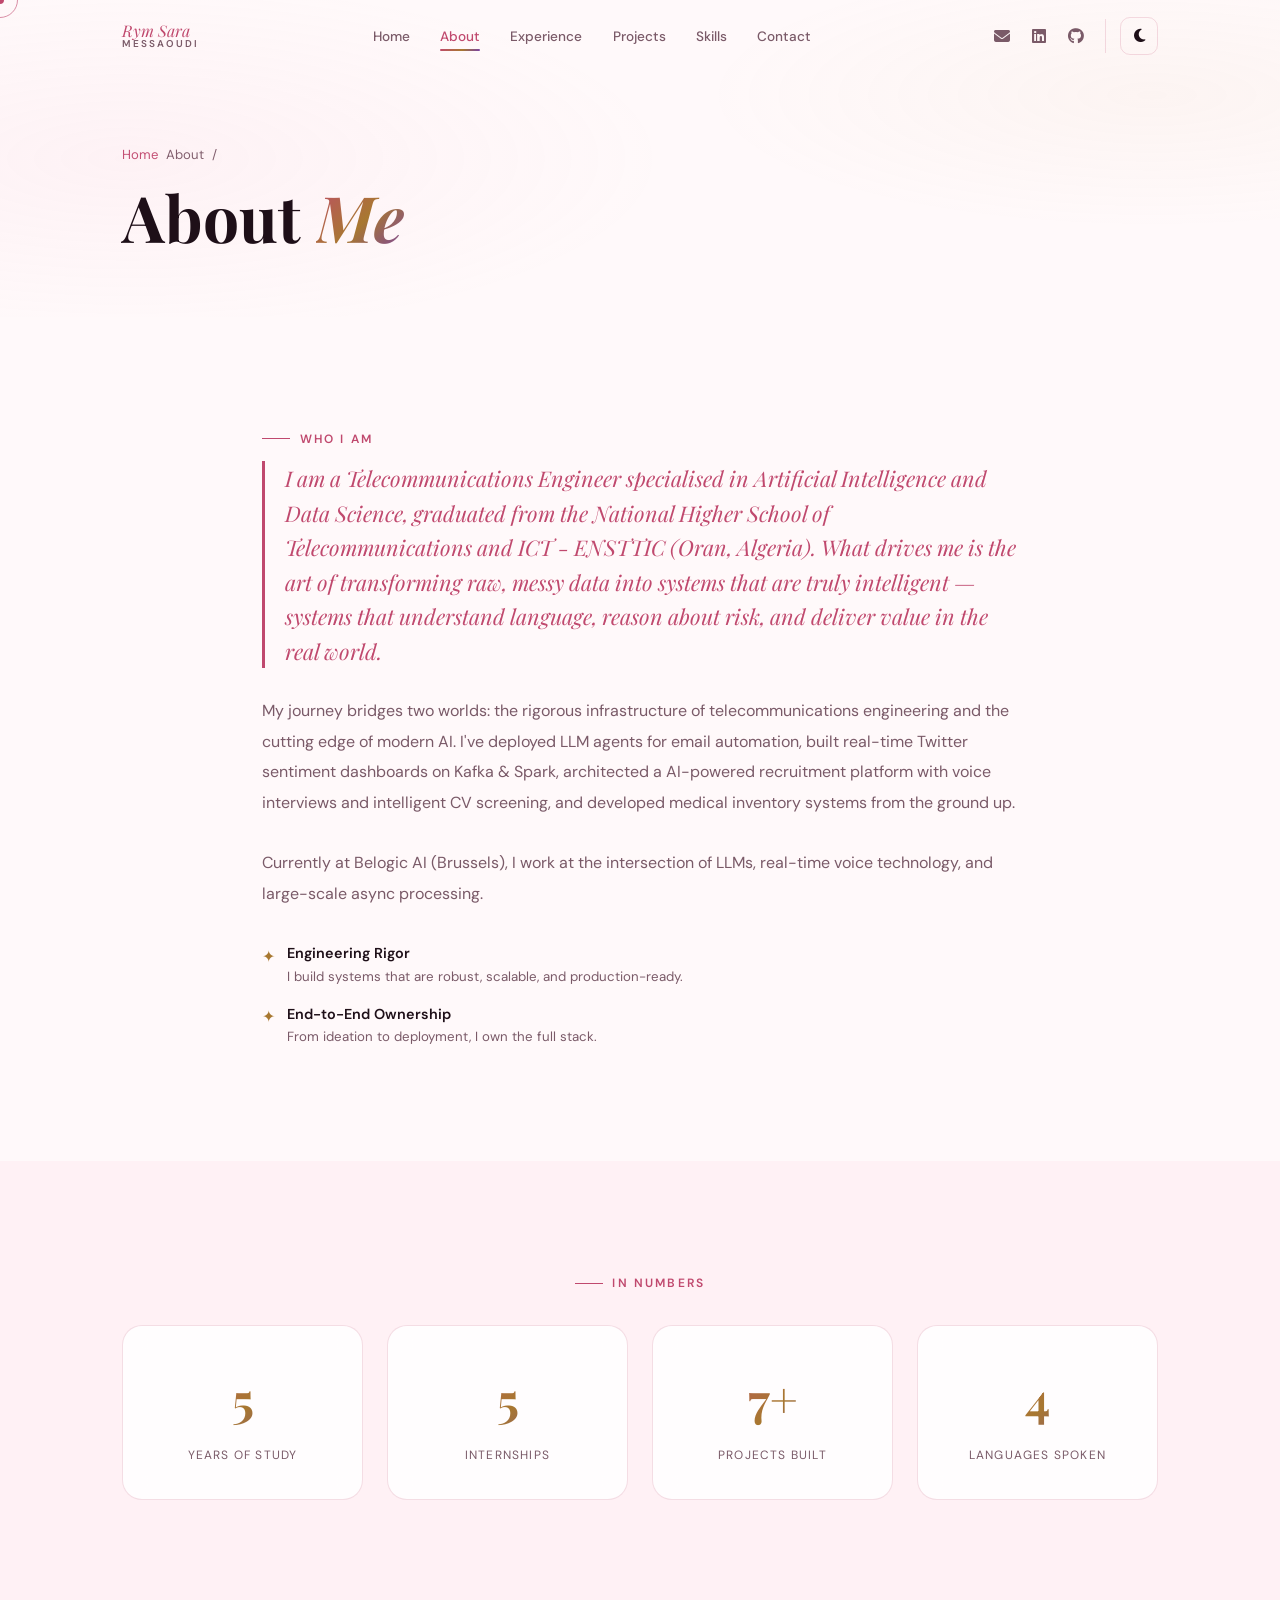
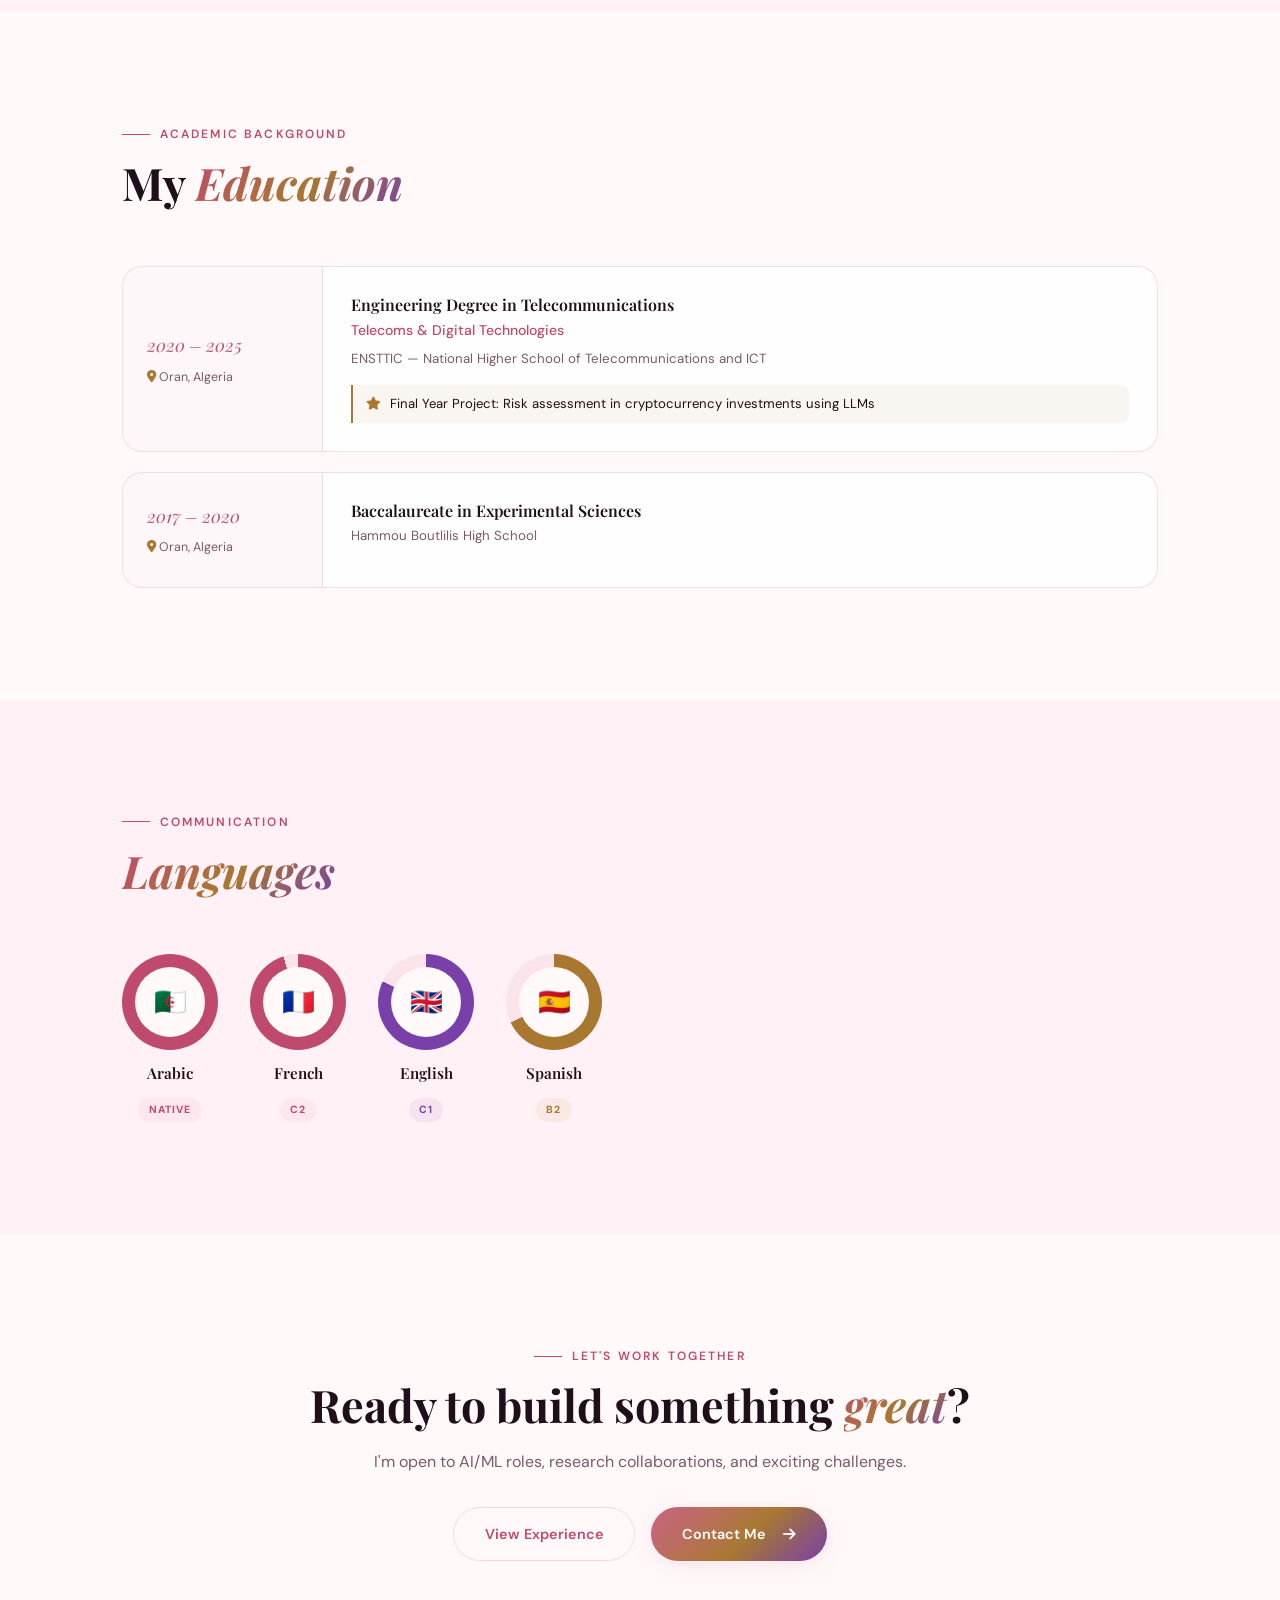
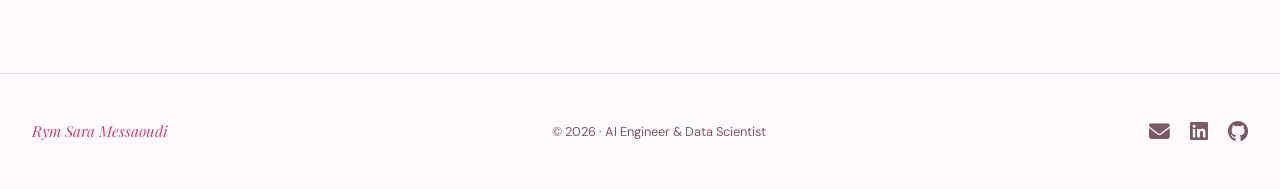
==== commit b49abf0b: "Mise à jour des fichiers HTML et CSS pour améliorer la sécurité et l'esthétique, ajout de la validat" ====
--- a/about.html
+++ b/about.html
@@ -8,7 +8,7 @@
   <link rel="preconnect" href="https://fonts.googleapis.com">
   <link rel="preconnect" href="https://fonts.gstatic.com" crossorigin>
   <link href="https://fonts.googleapis.com/css2?family=Playfair+Display:ital,wght@0,600;0,700;1,400;1,600&family=DM+Sans:wght@300;400;500;600&display=swap" rel="stylesheet">
-  <link rel="stylesheet" href="https://cdnjs.cloudflare.com/ajax/libs/font-awesome/6.5.1/css/all.min.css">
+  <link rel="stylesheet" href="https://cdnjs.cloudflare.com/ajax/libs/font-awesome/6.5.1/css/all.min.css" integrity="sha512-DTOQO9RWCH3ppGqcWaEA1BIZOC6xxalwEsw9c2QQeAIftl+Vegovlnee1c9QX4TctnWMn13TZye+giMm8e2LwA==" crossorigin="anonymous" referrerpolicy="no-referrer">
   <link rel="stylesheet" href="css/style.css">
 </head>
 <body id="page-about">
--- a/css/style.css
+++ b/css/style.css
@@ -755,14 +755,74 @@
   margin-top: 0.25rem;
 }
 
-/* Languages */
-.lang-item    { margin-bottom: 1.5rem; }
-.lang-header  { display: flex; justify-content: space-between; margin-bottom: 0.5rem; }
-.lang-name    { font-weight: 600; font-size: 0.95rem; }
-.lang-level   { font-size: 0.8rem; color: var(--primary); font-weight: 600; letter-spacing: 0.05em; }
-.lang-bar     { height: 4px; background: rgba(240,165,191,0.12); border-radius: 2px; overflow: hidden; }
-[data-theme="light"] .lang-bar { background: rgba(192,73,110,0.1); }
-.lang-fill    { height: 100%; background: var(--grad); border-radius: 2px; transition: width 1.4s cubic-bezier(0.4,0,0.2,1); }
+/* Languages — circular rings */
+:root { --lang-track: rgba(240,165,191,0.1); }
+[data-theme="light"] { --lang-track: rgba(192,73,110,0.08); }
+
+.lang-rings {
+  display: flex;
+  flex-wrap: nowrap;
+  gap: 2rem;
+  justify-content: flex-start;
+}
+.lang-ring-item {
+  display: flex;
+  flex-direction: column;
+  align-items: center;
+  gap: 0.7rem;
+}
+.lang-ring {
+  width: 96px;
+  height: 96px;
+  border-radius: 50%;
+  display: flex;
+  align-items: center;
+  justify-content: center;
+  transition: transform 0.3s;
+}
+.lang-ring-item:hover .lang-ring { transform: scale(1.06); }
+.lang-ring-inner {
+  width: 70px;
+  height: 70px;
+  border-radius: 50%;
+  background: var(--bg);
+  display: flex;
+  align-items: center;
+  justify-content: center;
+}
+[data-theme="light"] .lang-ring-inner { background: #fff9fa; }
+.lang-ring-flag { font-size: 1.65rem; line-height: 1; }
+.lang-ring-name {
+  font-family: 'Playfair Display', serif;
+  font-size: 0.95rem;
+  font-weight: 600;
+  color: var(--text);
+}
+.lang-ring-badge {
+  font-size: 0.65rem;
+  font-weight: 700;
+  text-transform: uppercase;
+  letter-spacing: 0.1em;
+  padding: 0.2rem 0.65rem;
+  border-radius: 20px;
+}
+.lang-ring-badge.rose     { background: rgba(240,165,191,0.14); color: var(--primary);  }
+.lang-ring-badge.lavender { background: rgba(192,132,212,0.14); color: var(--lavender); }
+.lang-ring-badge.gold     { background: rgba(212,175,122,0.14); color: var(--gold);     }
+
+/* Tablet → 2×2 */
+@media (max-width: 700px) {
+  .lang-rings { flex-wrap: wrap; gap: 1.75rem 2rem; }
+  .lang-ring-item { width: calc(50% - 1rem); align-items: center; }
+}
+/* Mobile → 2×2 plus compact */
+@media (max-width: 420px) {
+  .lang-rings { gap: 1.25rem; }
+  .lang-ring { width: 80px; height: 80px; }
+  .lang-ring-inner { width: 58px; height: 58px; }
+  .lang-ring-flag { font-size: 1.4rem; }
+  .lang-ring-item { width: calc(50% - 0.625rem); }
+}
 
 /* Interests */
 .interests-flex { display: flex; flex-wrap: wrap; gap: 0.75rem; }
@@ -897,6 +957,10 @@
 .proj-card:hover.accent-gold         { border-color: rgba(212,175,122,0.35); }
 .proj-card:hover.accent-lavender     { border-color: rgba(192,132,212,0.35); }
 .proj-icon  { font-size: 2.2rem; line-height: 1; }
+.proj-icon i, .proj-card-emoji i { font-size: inherit; }
+.accent-rose     .proj-icon i, .accent-rose     .proj-card-emoji i { color: var(--primary); }
+.accent-gold     .proj-icon i, .accent-gold     .proj-card-emoji i { color: var(--gold); }
+.accent-lavender .proj-icon i, .accent-lavender .proj-card-emoji i { color: var(--lavender); }
 .proj-title { font-family: 'Playfair Display', serif; font-size: 1.05rem; font-weight: 600; }
 .proj-desc  { font-size: 0.875rem; color: var(--muted); line-height: 1.75; flex: 1; }
 
